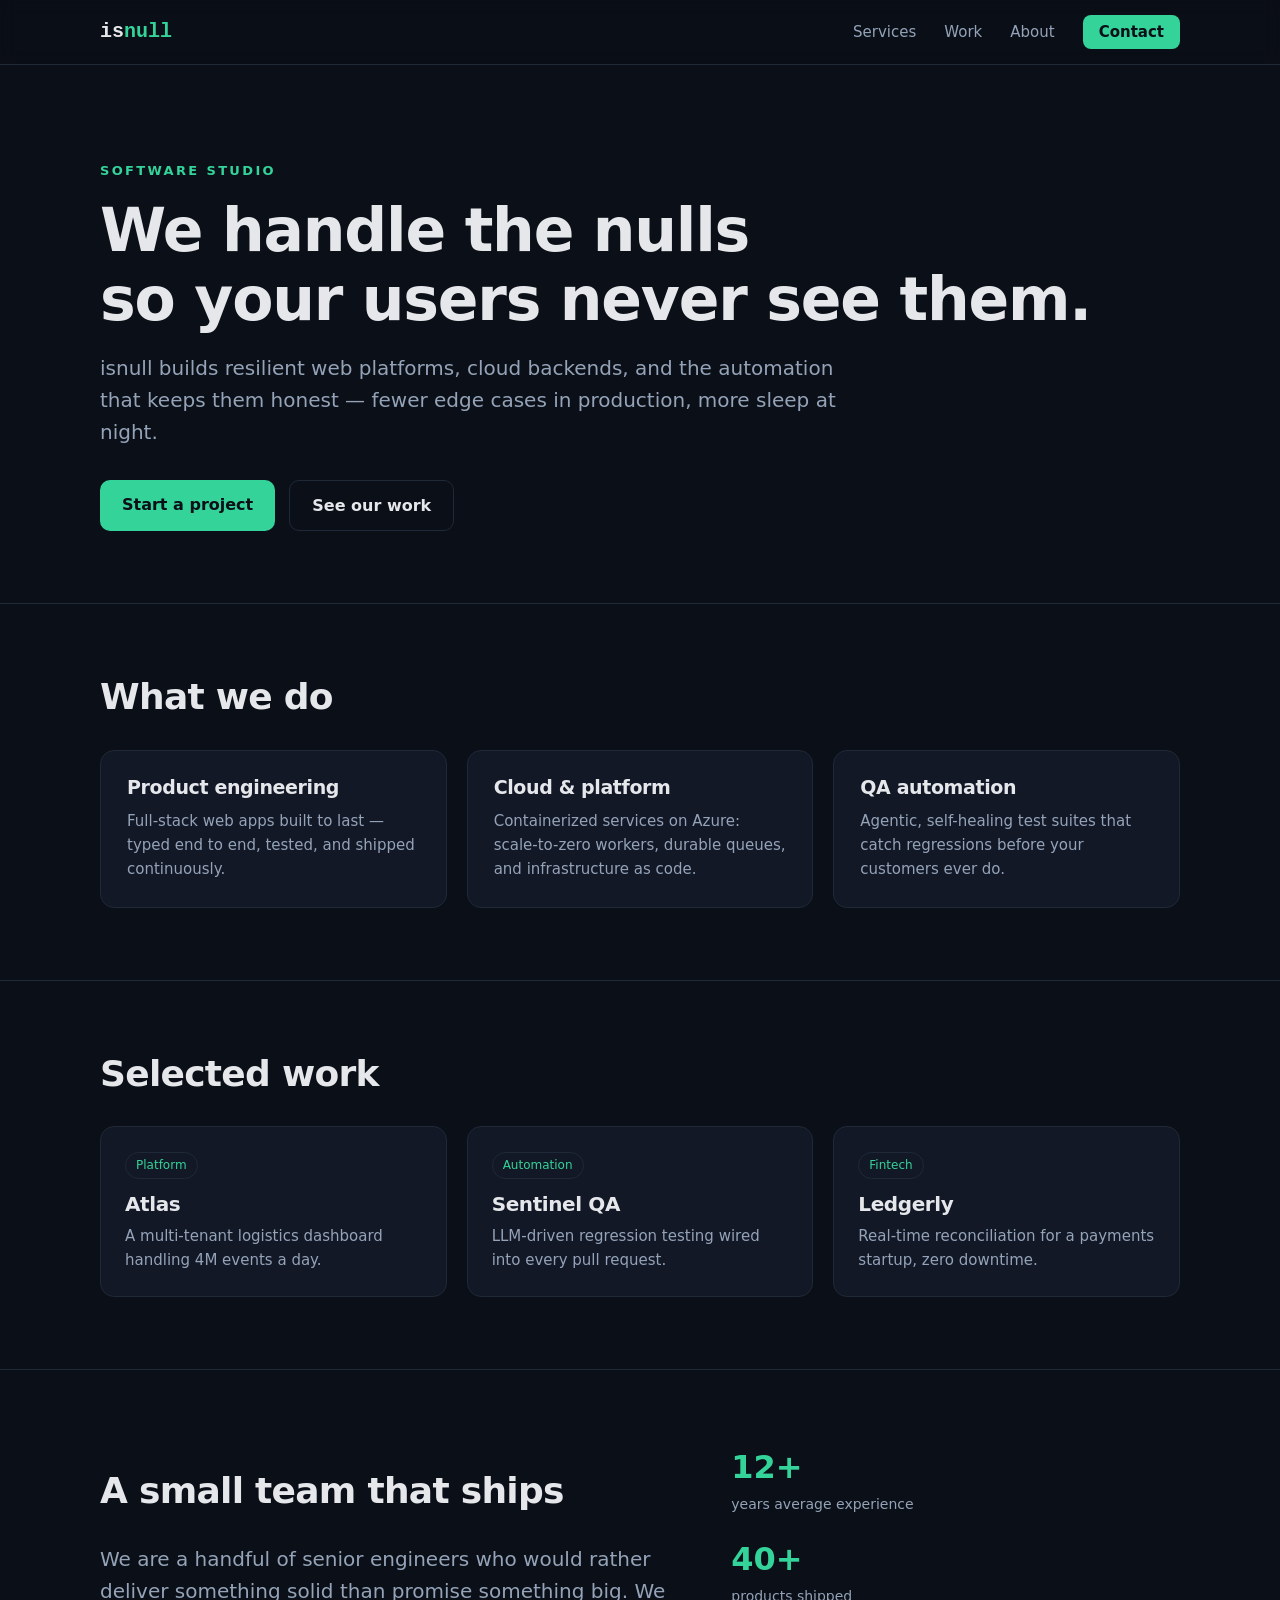
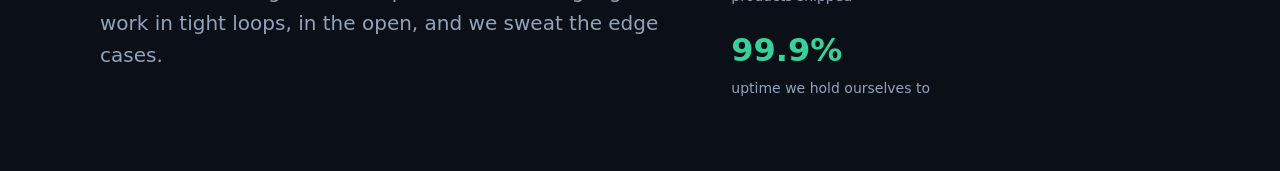
==== index.html @ 5a61f862 "Add about section with team stats" ====
<!DOCTYPE html>
<html lang="en">
<head>
  <meta charset="UTF-8" />
  <meta name="viewport" content="width=device-width, initial-scale=1.0" />
  <title>isnull</title>
  <link rel="stylesheet" href="styles.css" />
</head>
<body>
  <main>
    <header class="site-header" id="top">
      <nav class="nav container">
        <a class="brand" href="#top">is<span>null</span></a>
        <button class="nav-toggle" aria-label="Toggle menu" aria-expanded="false">&#9776;</button>
        <ul class="nav-links">
          <li><a href="#services">Services</a></li>
          <li><a href="#work">Work</a></li>
          <li><a href="#about">About</a></li>
          <li><a class="nav-cta" href="#contact">Contact</a></li>
        </ul>
      </nav>
    </header>
    <section class="hero">
      <div class="container">
        <p class="eyebrow">Software studio</p>
        <h1>We handle the nulls<br />so your users never see them.</h1>
        <p class="lede">isnull builds resilient web platforms, cloud backends, and the
          automation that keeps them honest &mdash; fewer edge cases in production,
          more sleep at night.</p>
        <div class="hero-actions">
          <a class="btn btn-primary" href="#contact">Start a project</a>
          <a class="btn btn-ghost" href="#work">See our work</a>
        </div>
      </div>
    </section>
    <section class="services" id="services">
      <div class="container">
        <h2 class="section-title">What we do</h2>
        <div class="cards">
          <article class="card">
            <h3>Product engineering</h3>
            <p>Full-stack web apps built to last &mdash; typed end to end, tested,
              and shipped continuously.</p>
          </article>
          <article class="card">
            <h3>Cloud &amp; platform</h3>
            <p>Containerized services on Azure: scale-to-zero workers, durable
              queues, and infrastructure as code.</p>
          </article>
          <article class="card">
            <h3>QA automation</h3>
            <p>Agentic, self-healing test suites that catch regressions before your
              customers ever do.</p>
          </article>
        </div>
      </div>
    </section>
    <section class="work" id="work">
      <div class="container">
        <h2 class="section-title">Selected work</h2>
        <div class="work-grid">
          <a class="work-item" href="#">
            <span class="tag">Platform</span>
            <h3>Atlas</h3>
            <p>A multi-tenant logistics dashboard handling 4M events a day.</p>
          </a>
          <a class="work-item" href="#">
            <span class="tag">Automation</span>
            <h3>Sentinel QA</h3>
            <p>LLM-driven regression testing wired into every pull request.</p>
          </a>
          <a class="work-item" href="#">
            <span class="tag">Fintech</span>
            <h3>Ledgerly</h3>
            <p>Real-time reconciliation for a payments startup, zero downtime.</p>
          </a>
        </div>
      </div>
    </section>
    <section class="about" id="about">
      <div class="container split">
        <div>
          <h2 class="section-title">A small team that ships</h2>
          <p class="lede">We are a handful of senior engineers who would rather
            deliver something solid than promise something big. We work in tight
            loops, in the open, and we sweat the edge cases.</p>
        </div>
        <ul class="stats">
          <li><strong>12+</strong><span>years average experience</span></li>
          <li><strong>40+</strong><span>products shipped</span></li>
          <li><strong>99.9%</strong><span>uptime we hold ourselves to</span></li>
        </ul>
      </div>
    </section>
    <!-- @sections -->
  </main>
</body>
</html>
---- styles.css ----
:root {
  --bg: #0b0f17;
  --surface: #121826;
  --border: #1f2937;
  --text: #e5e7eb;
  --muted: #94a3b8;
  --accent: #34d399;
  --accent-2: #6ee7b7;
}
* { box-sizing: border-box; margin: 0; padding: 0; }
html { scroll-behavior: smooth; }
body {
  background: var(--bg);
  color: var(--text);
  font-family: ui-sans-serif, system-ui, -apple-system, "Segoe UI", Roboto, sans-serif;
  line-height: 1.6;
  -webkit-font-smoothing: antialiased;
}
.container { width: min(1080px, 92%); margin: 0 auto; }
a { color: inherit; text-decoration: none; }
h1, h2, h3 { line-height: 1.15; letter-spacing: -0.02em; }

/* nav */
.site-header { position: sticky; top: 0; z-index: 10; backdrop-filter: blur(8px);
  background: rgba(11,15,23,.72); border-bottom: 1px solid var(--border); }
.nav { display: flex; align-items: center; justify-content: space-between; padding: 16px 0; }
.brand { font-family: ui-monospace, "SFMono-Regular", Menlo, monospace; font-weight: 700; font-size: 20px; }
.brand span { color: var(--accent); }
.nav-links { display: flex; gap: 28px; list-style: none; align-items: center; }
.nav-links a { color: var(--muted); font-size: 15px; transition: color .15s; }
.nav-links a:hover { color: var(--text); }
.nav-cta { color: var(--bg) !important; background: var(--accent); padding: 8px 16px; border-radius: 8px; font-weight: 600; }
.nav-toggle { display: none; background: none; border: 0; color: var(--text); font-size: 22px; cursor: pointer; }

/* hero */
.hero { padding: 96px 0 72px; }
.eyebrow { color: var(--accent); text-transform: uppercase; letter-spacing: .18em; font-size: 13px; font-weight: 600; }
.hero h1 { font-size: clamp(34px, 6vw, 60px); margin: 14px 0 18px; }
.lede { color: var(--muted); font-size: clamp(16px, 2vw, 20px); max-width: 60ch; }
.hero-actions { display: flex; gap: 14px; margin-top: 32px; flex-wrap: wrap; }
.btn { display: inline-block; padding: 12px 22px; border-radius: 10px; font-weight: 600; transition: transform .12s, background .15s; }
.btn:active { transform: translateY(1px); }
.btn-primary { background: var(--accent); color: var(--bg); }
.btn-primary:hover { background: var(--accent-2); }
.btn-ghost { border: 1px solid var(--border); color: var(--text); }
.btn-ghost:hover { border-color: var(--accent); }

/* sections + cards */
.section-title { font-size: clamp(26px, 4vw, 36px); margin-bottom: 32px; }
.services, .work, .about, .contact { padding: 72px 0; border-top: 1px solid var(--border); }
.cards { display: grid; grid-template-columns: repeat(3, 1fr); gap: 20px; }
.card { background: var(--surface); border: 1px solid var(--border); border-radius: 14px; padding: 26px; transition: border-color .15s, transform .15s; }
.card:hover { border-color: var(--accent); transform: translateY(-3px); }
.card h3 { font-size: 19px; margin-bottom: 10px; }
.card p { color: var(--muted); font-size: 15px; }

/* work */
.work-grid { display: grid; grid-template-columns: repeat(3, 1fr); gap: 20px; }
.work-item { background: var(--surface); border: 1px solid var(--border); border-radius: 14px; padding: 24px; display: block; transition: border-color .15s, transform .15s; }
.work-item:hover { border-color: var(--accent); transform: translateY(-3px); }
.tag { display: inline-block; font-size: 12px; color: var(--accent); border: 1px solid var(--border); border-radius: 999px; padding: 3px 10px; margin-bottom: 14px; }
.work-item h3 { font-size: 20px; margin-bottom: 8px; }
.work-item p { color: var(--muted); font-size: 15px; }

/* about */
.split { display: grid; grid-template-columns: 1.3fr 1fr; gap: 48px; align-items: center; }
.stats { list-style: none; display: grid; gap: 18px; }
.stats li { display: flex; flex-direction: column; }
.stats strong { font-size: 32px; color: var(--accent); }
.stats span { color: var(--muted); font-size: 14px; }
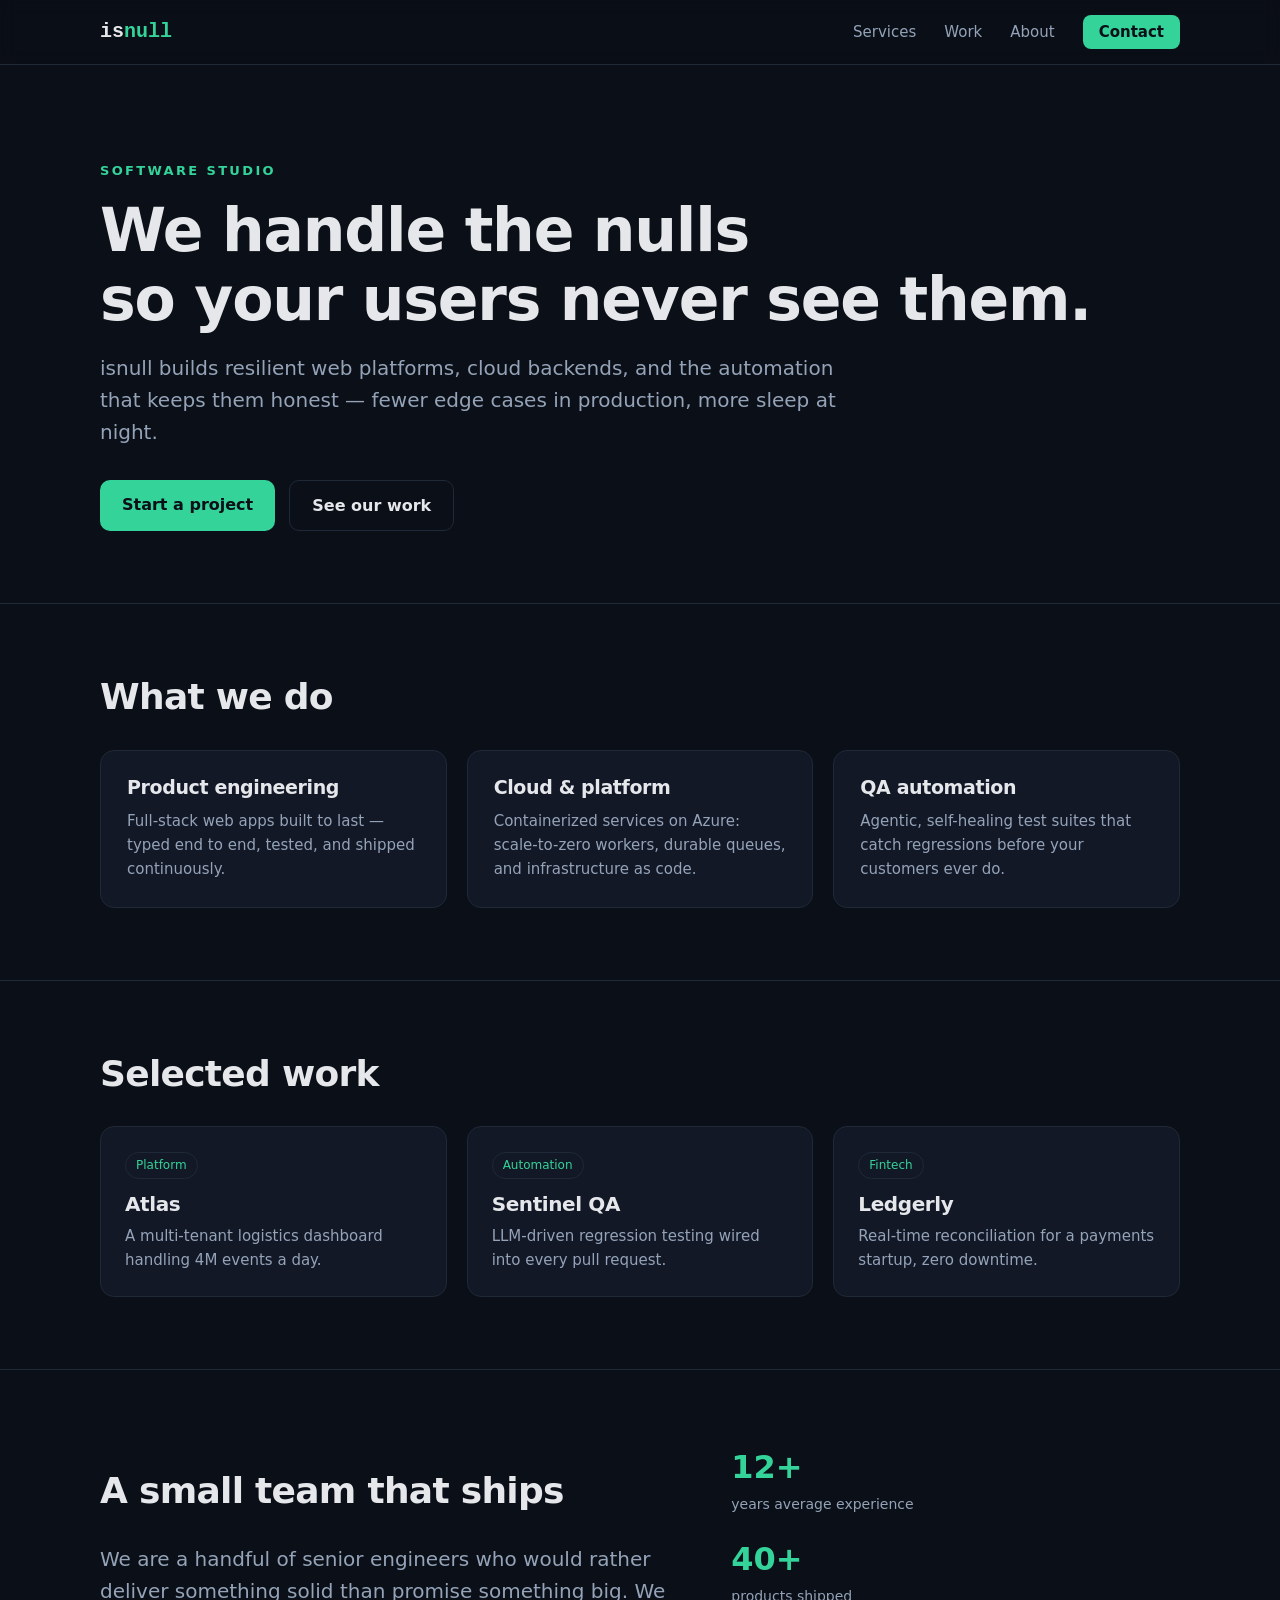
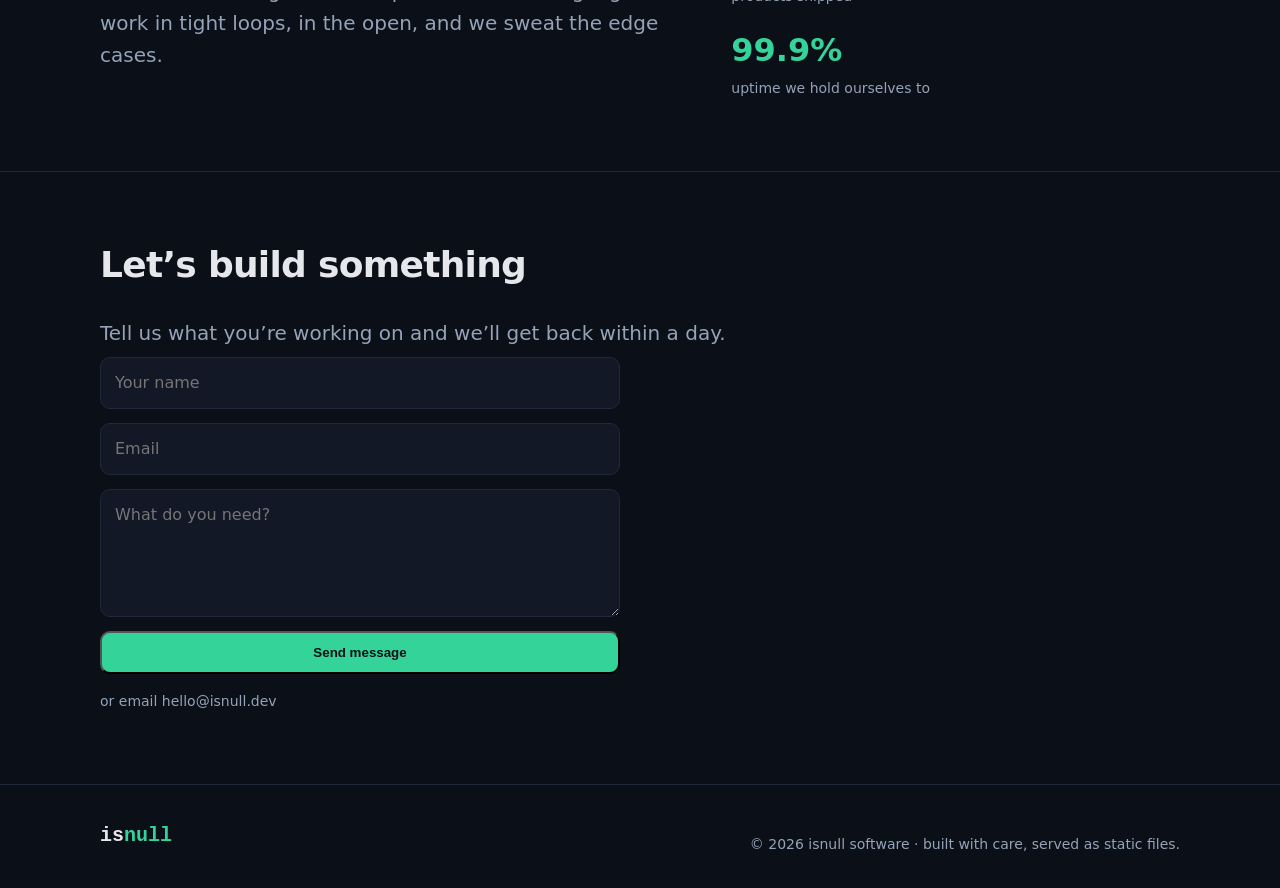
==== commit 311fac81: "Add contact section and site footer" ====
--- a/index.html
+++ b/index.html
@@ -92,6 +92,25 @@
         </ul>
       </div>
     </section>
+    <section class="contact" id="contact">
+      <div class="container">
+        <h2 class="section-title">Let&rsquo;s build something</h2>
+        <p class="lede">Tell us what you&rsquo;re working on and we&rsquo;ll get back within a day.</p>
+        <form class="contact-form" onsubmit="return false">
+          <input type="text" name="name" placeholder="Your name" required />
+          <input type="email" name="email" placeholder="Email" required />
+          <textarea name="message" rows="4" placeholder="What do you need?"></textarea>
+          <button class="btn btn-primary" type="submit">Send message</button>
+        </form>
+        <p class="muted">or email <a href="mailto:hello@isnull.dev">hello@isnull.dev</a></p>
+      </div>
+    </section>
+    <footer class="site-footer">
+      <div class="container">
+        <span class="brand">is<span>null</span></span>
+        <p class="muted">&copy; <span id="year">2026</span> isnull software &middot; built with care, served as static files.</p>
+      </div>
+    </footer>
     <!-- @sections -->
   </main>
 </body>
--- a/styles.css
+++ b/styles.css
@@ -68,3 +68,11 @@
 .stats li { display: flex; flex-direction: column; }
 .stats strong { font-size: 32px; color: var(--accent); }
 .stats span { color: var(--muted); font-size: 14px; }
+
+/* contact + footer */
+.contact-form { display: grid; gap: 14px; max-width: 520px; margin-top: 8px; }
+.contact-form input, .contact-form textarea { background: var(--surface); border: 1px solid var(--border); border-radius: 10px; padding: 12px 14px; color: var(--text); font: inherit; }
+.contact-form input:focus, .contact-form textarea:focus { outline: none; border-color: var(--accent); }
+.contact .muted, .site-footer .muted { color: var(--muted); margin-top: 16px; font-size: 14px; }
+.site-footer { border-top: 1px solid var(--border); padding: 32px 0; }
+.site-footer .container { display: flex; align-items: center; justify-content: space-between; gap: 16px; flex-wrap: wrap; }
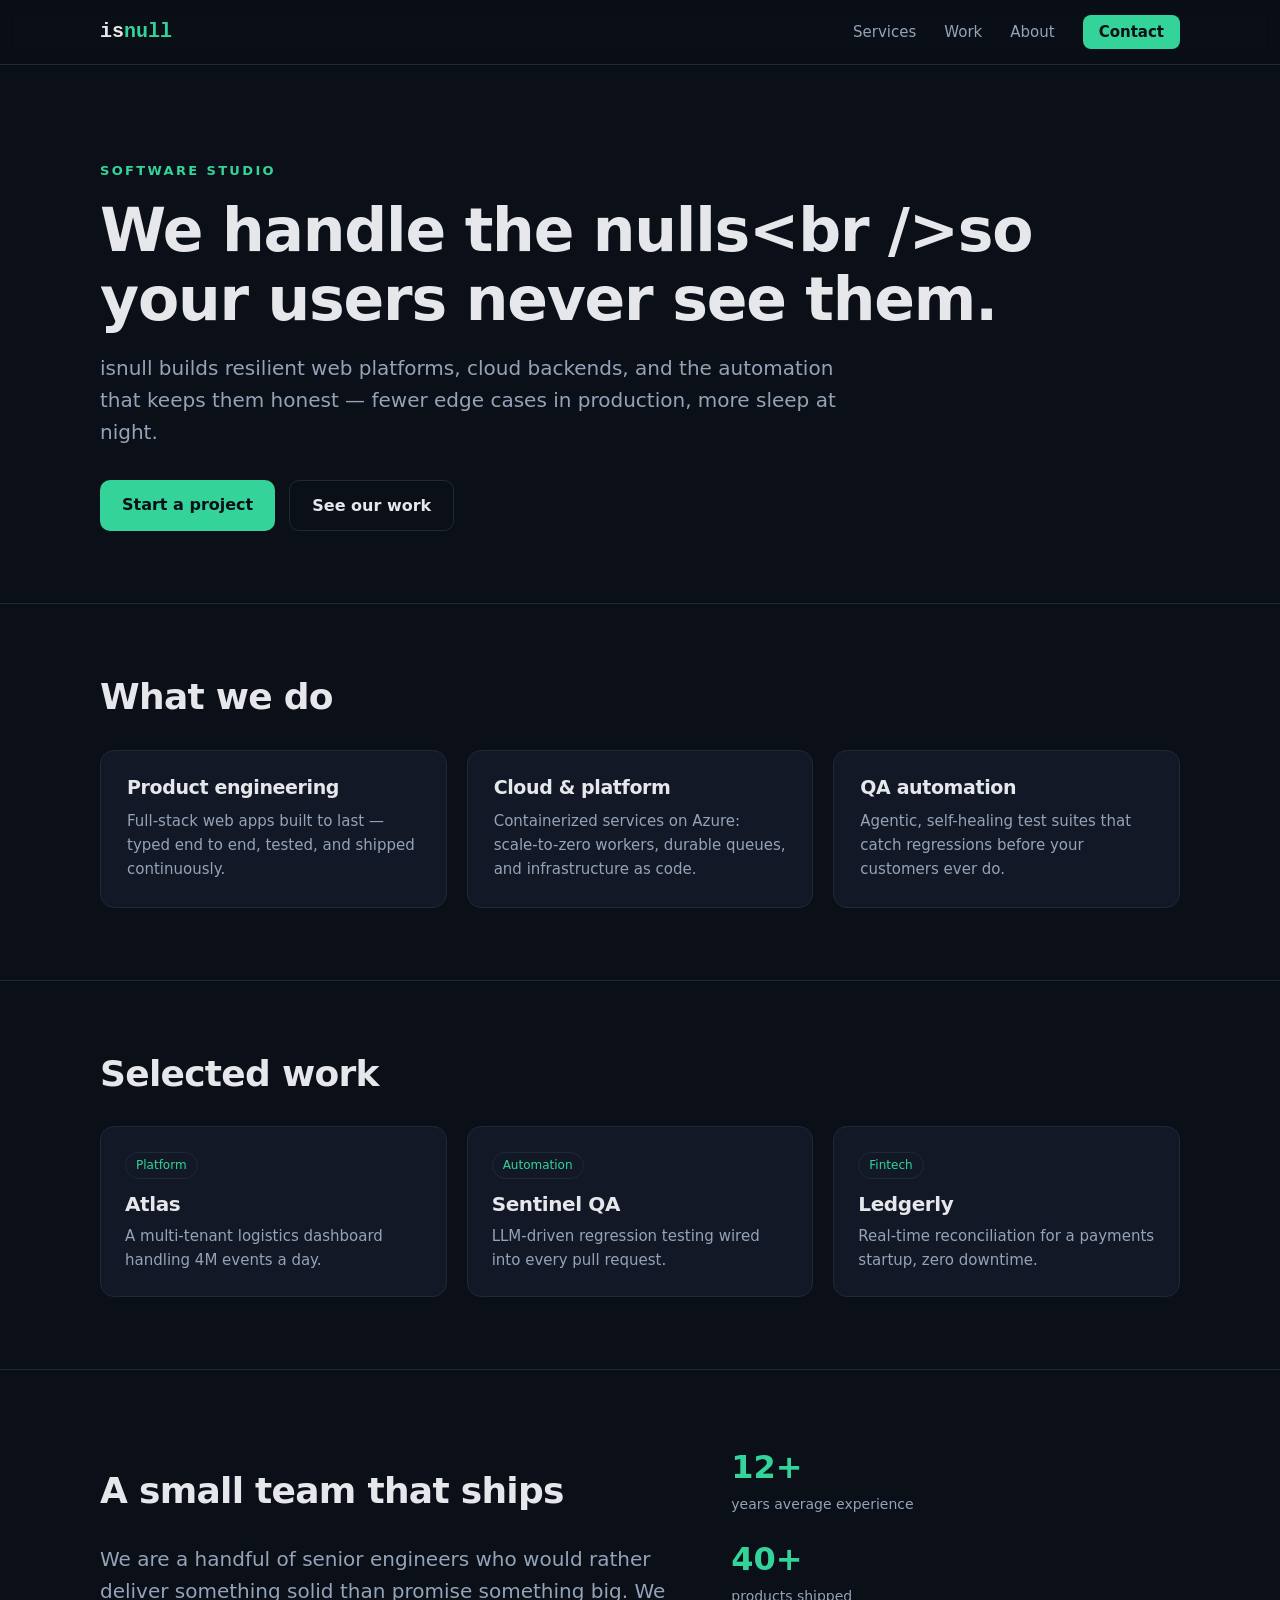
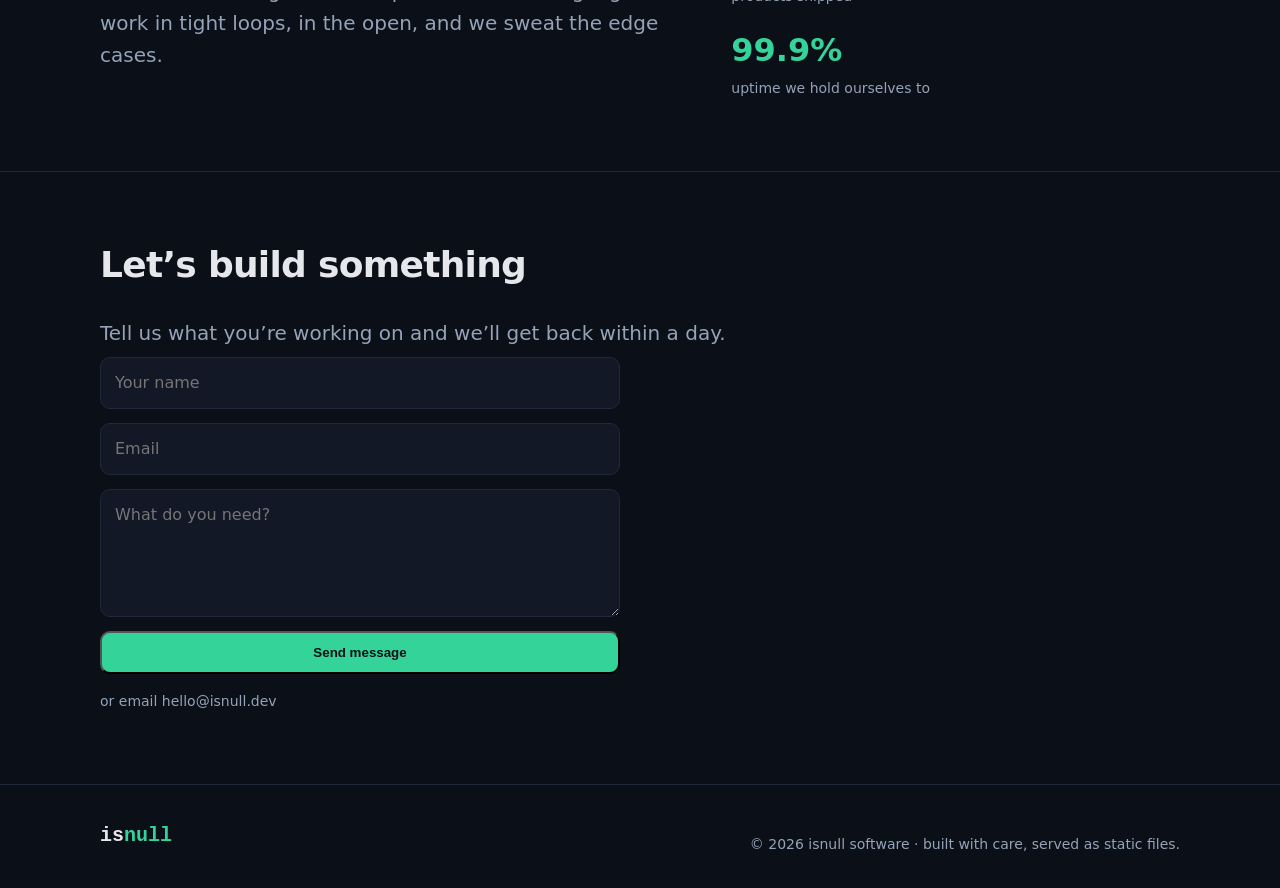
==== commit 5f8e6cdf: "content: rework hero headline markup" ====
--- a/index.html
+++ b/index.html
@@ -23,7 +23,7 @@
     <section class="hero">
       <div class="container">
         <p class="eyebrow">Software studio</p>
-        <h1>We handle the nulls<br />so your users never see them.</h1>
+        <h1>We handle the nulls&lt;br /&gt;so your users never see them.</h1>
         <p class="lede">isnull builds resilient web platforms, cloud backends, and the
           automation that keeps them honest &mdash; fewer edge cases in production,
           more sleep at night.</p>
@@ -111,7 +111,7 @@
         <p class="muted">&copy; <span id="year">2026</span> isnull software &middot; built with care, served as static files.</p>
       </div>
     </footer>
-    <!-- @sections -->
   </main>
+  <script src="app.js"></script>
 </body>
 </html>
--- a/styles.css
+++ b/styles.css
@@ -76,3 +76,15 @@
 .contact .muted, .site-footer .muted { color: var(--muted); margin-top: 16px; font-size: 14px; }
 .site-footer { border-top: 1px solid var(--border); padding: 32px 0; }
 .site-footer .container { display: flex; align-items: center; justify-content: space-between; gap: 16px; flex-wrap: wrap; }
+
+/* interactions */
+.reveal { opacity: 0; transform: translateY(14px); transition: opacity .5s ease, transform .5s ease; }
+.reveal.visible { opacity: 1; transform: none; }
+
+@media (max-width: 760px) {
+  .nav-toggle { display: block; }
+  .nav-links { position: absolute; top: 100%; right: 4%; flex-direction: column; gap: 14px;
+    background: var(--surface); border: 1px solid var(--border); border-radius: 12px; padding: 18px 22px; display: none; }
+  .nav-links.open { display: flex; }
+  .cards, .work-grid, .split { grid-template-columns: 1fr; }
+}
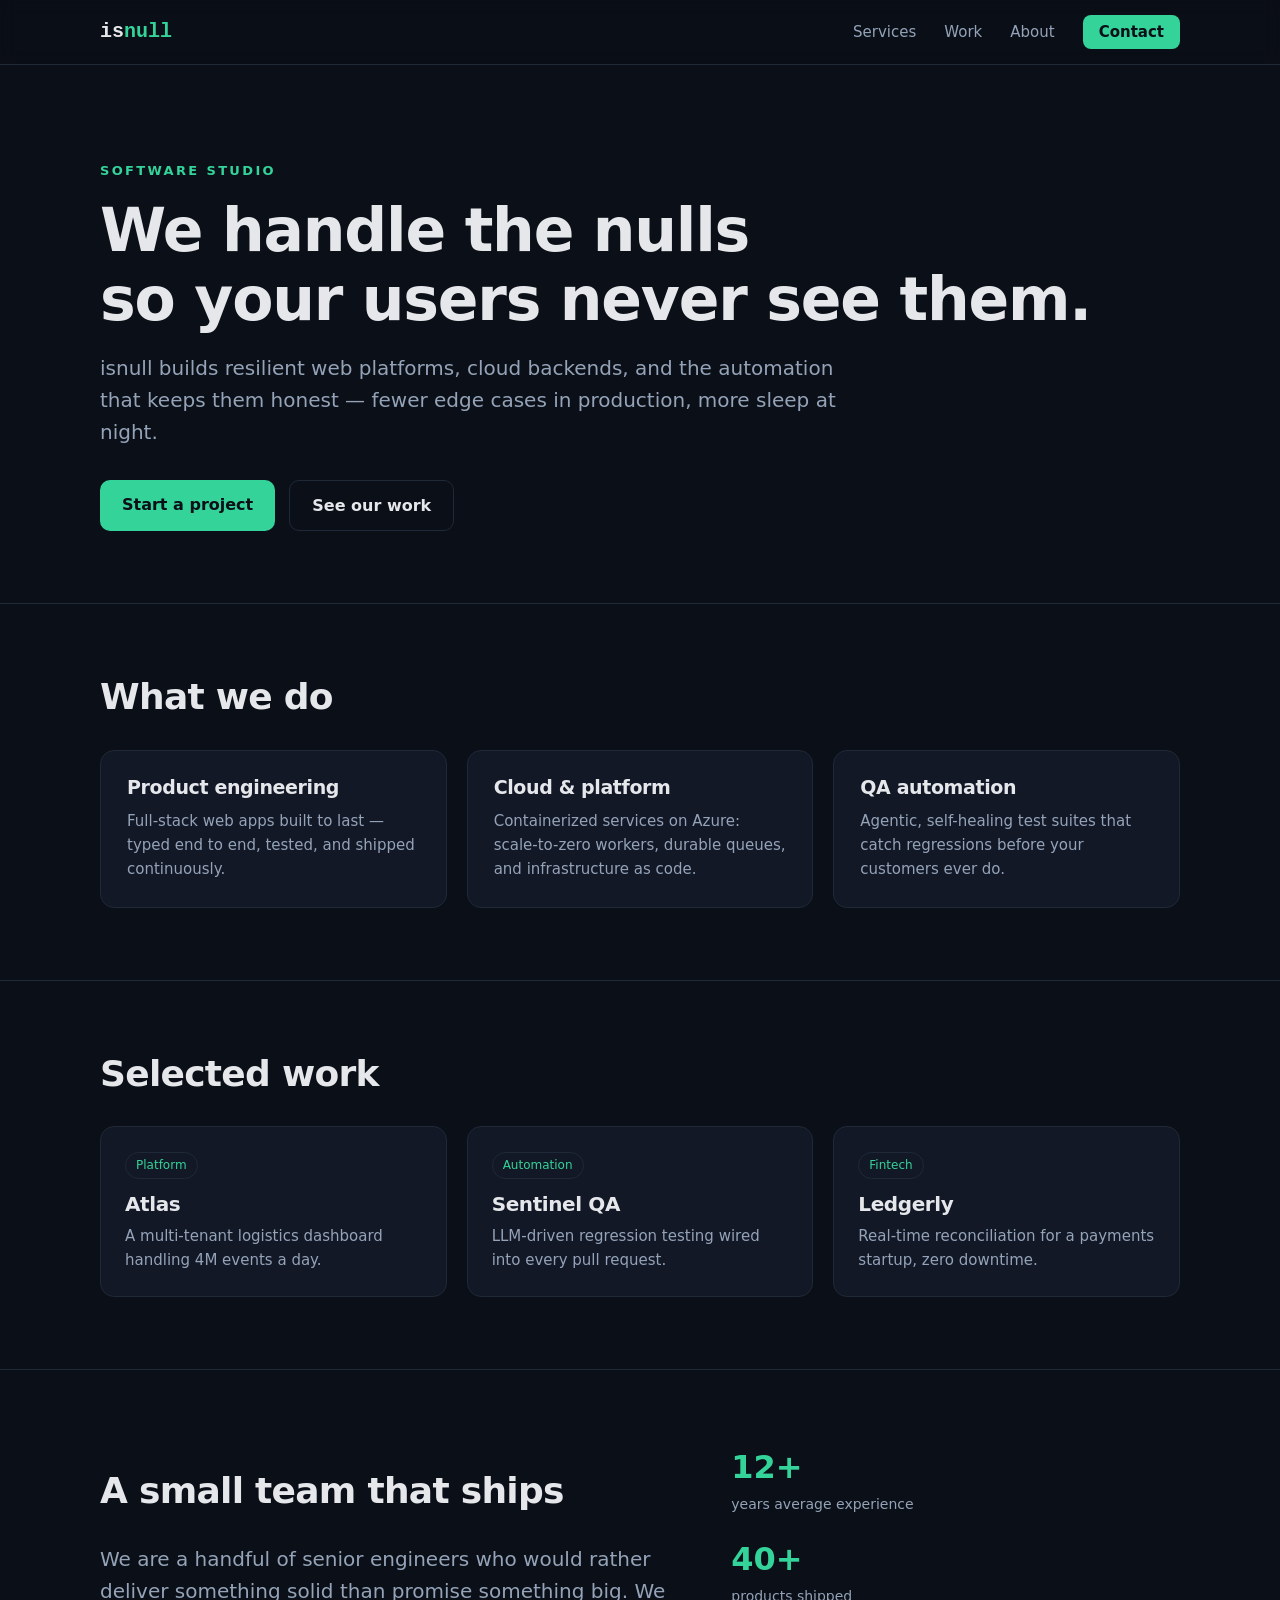
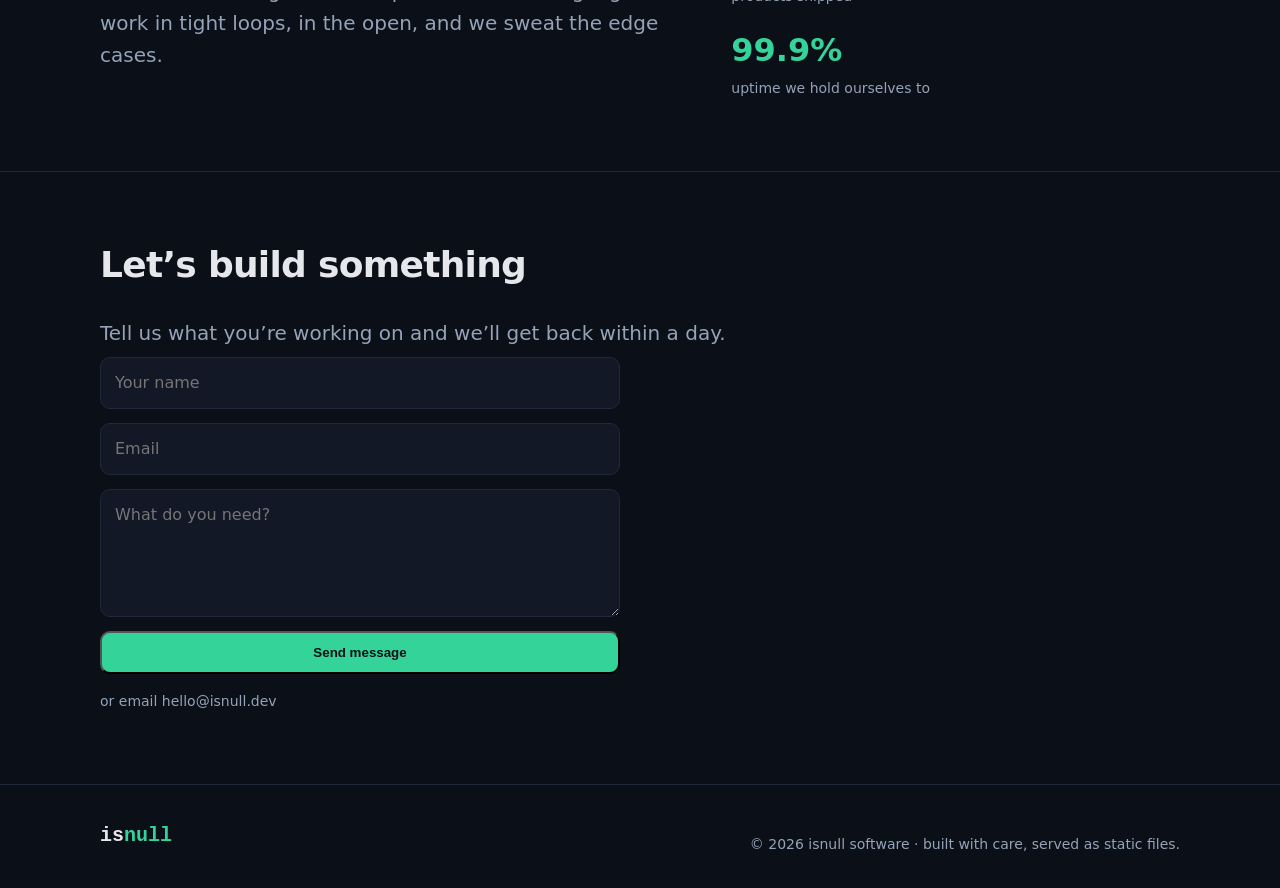
==== commit c4cc81f9: "fix: hero headline rendered a literal '<br />' as text (fixes #1) The line-break tag in the hero H1 " ====
--- a/index.html
+++ b/index.html
@@ -23,7 +23,7 @@
     <section class="hero">
       <div class="container">
         <p class="eyebrow">Software studio</p>
-        <h1>We handle the nulls&lt;br /&gt;so your users never see them.</h1>
+        <h1>We handle the nulls<br />so your users never see them.</h1>
         <p class="lede">isnull builds resilient web platforms, cloud backends, and the
           automation that keeps them honest &mdash; fewer edge cases in production,
           more sleep at night.</p>
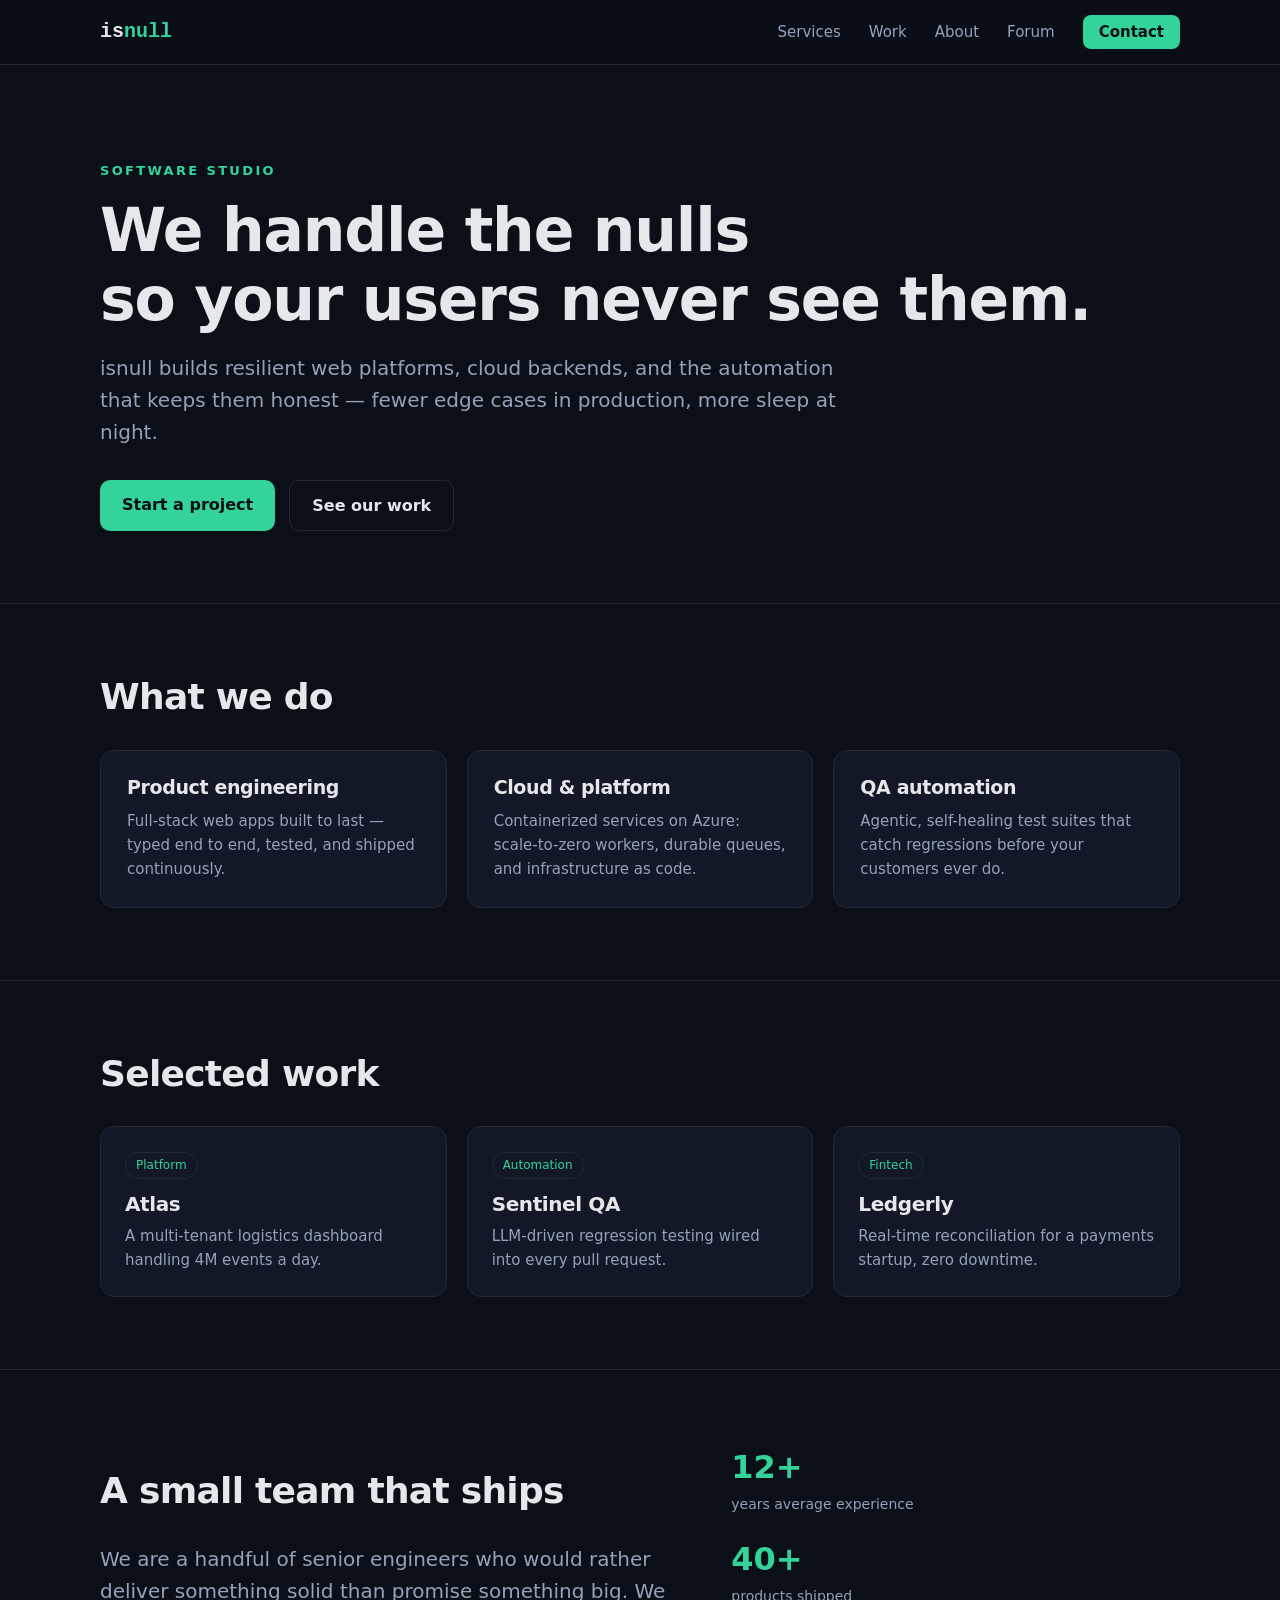
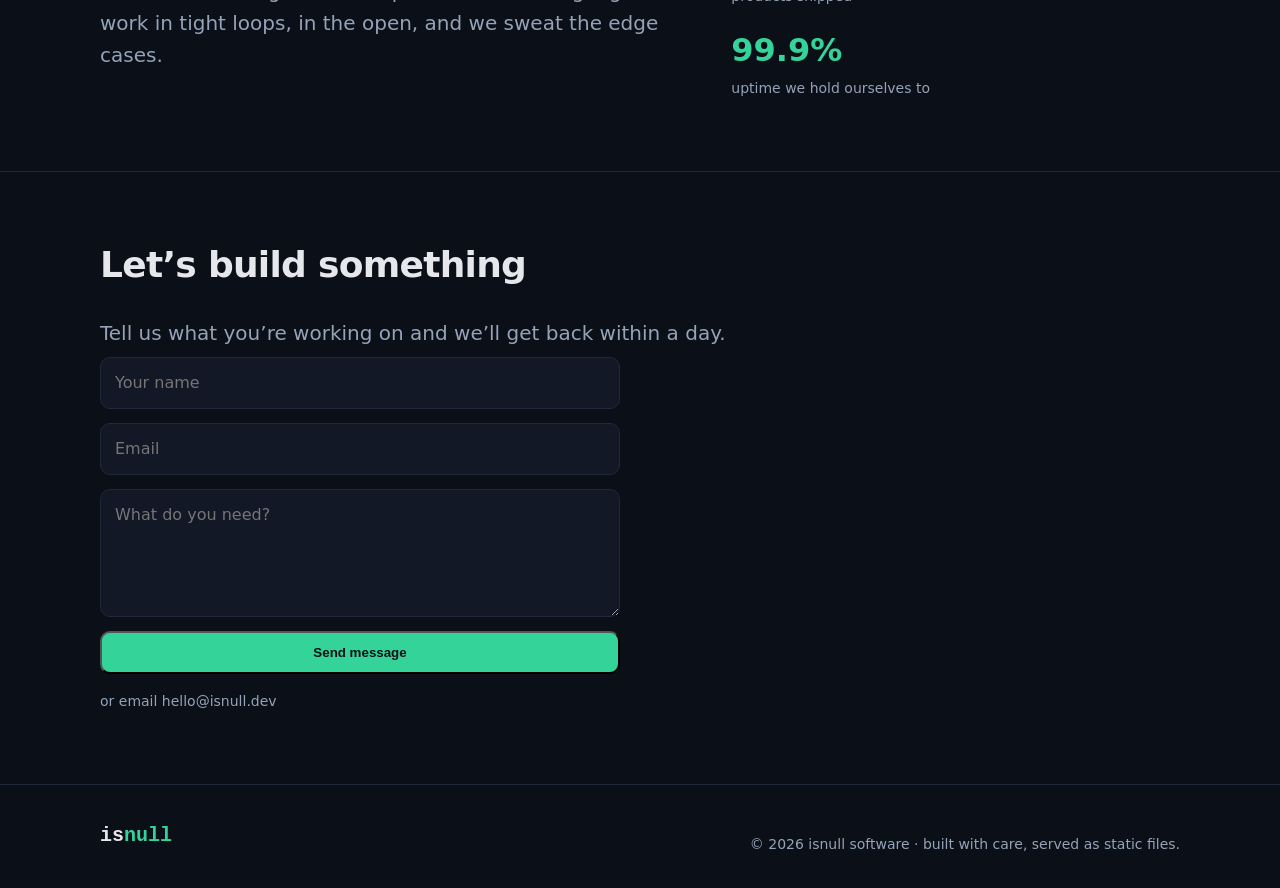
==== commit c86f5af8: "feat: add community forum page with client-side posting" ====
--- a/index.html
+++ b/index.html
@@ -16,6 +16,7 @@
           <li><a href="#services">Services</a></li>
           <li><a href="#work">Work</a></li>
           <li><a href="#about">About</a></li>
+          <li><a href="forum.html">Forum</a></li>
           <li><a class="nav-cta" href="#contact">Contact</a></li>
         </ul>
       </nav>
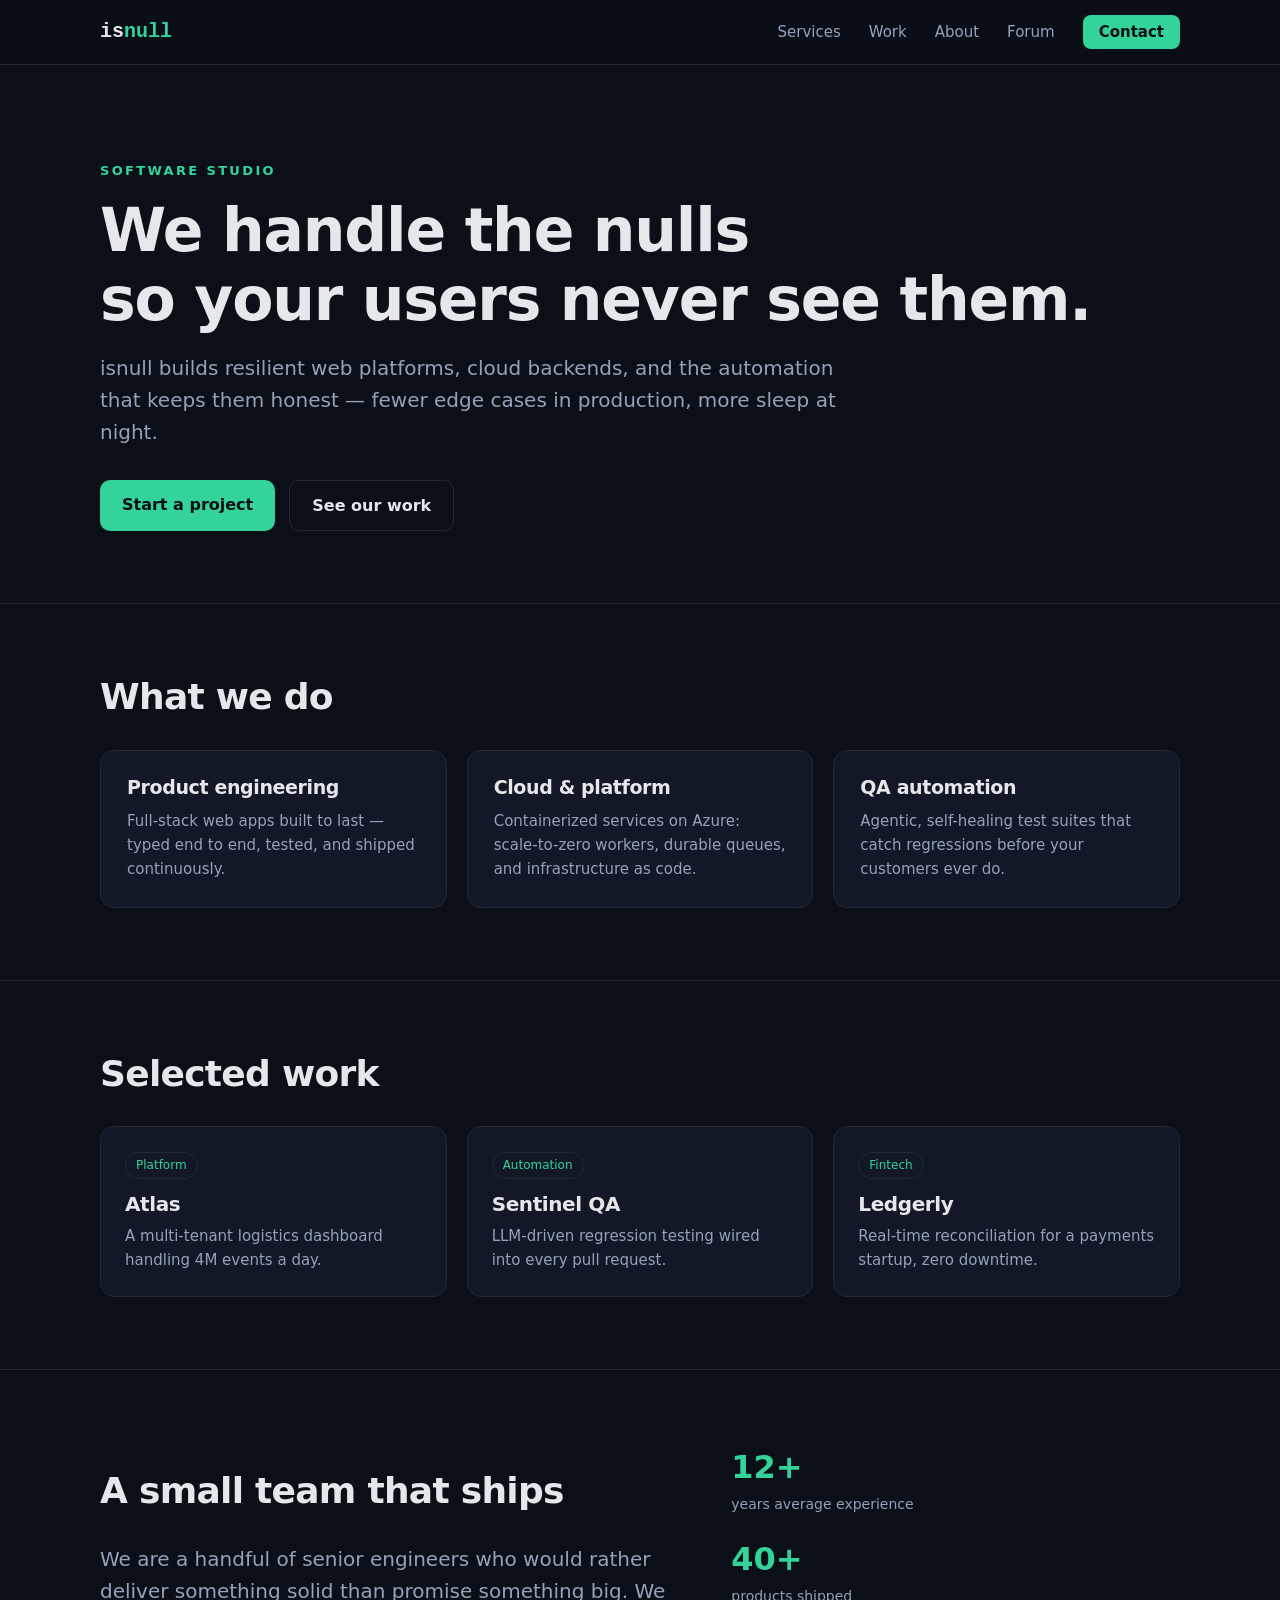
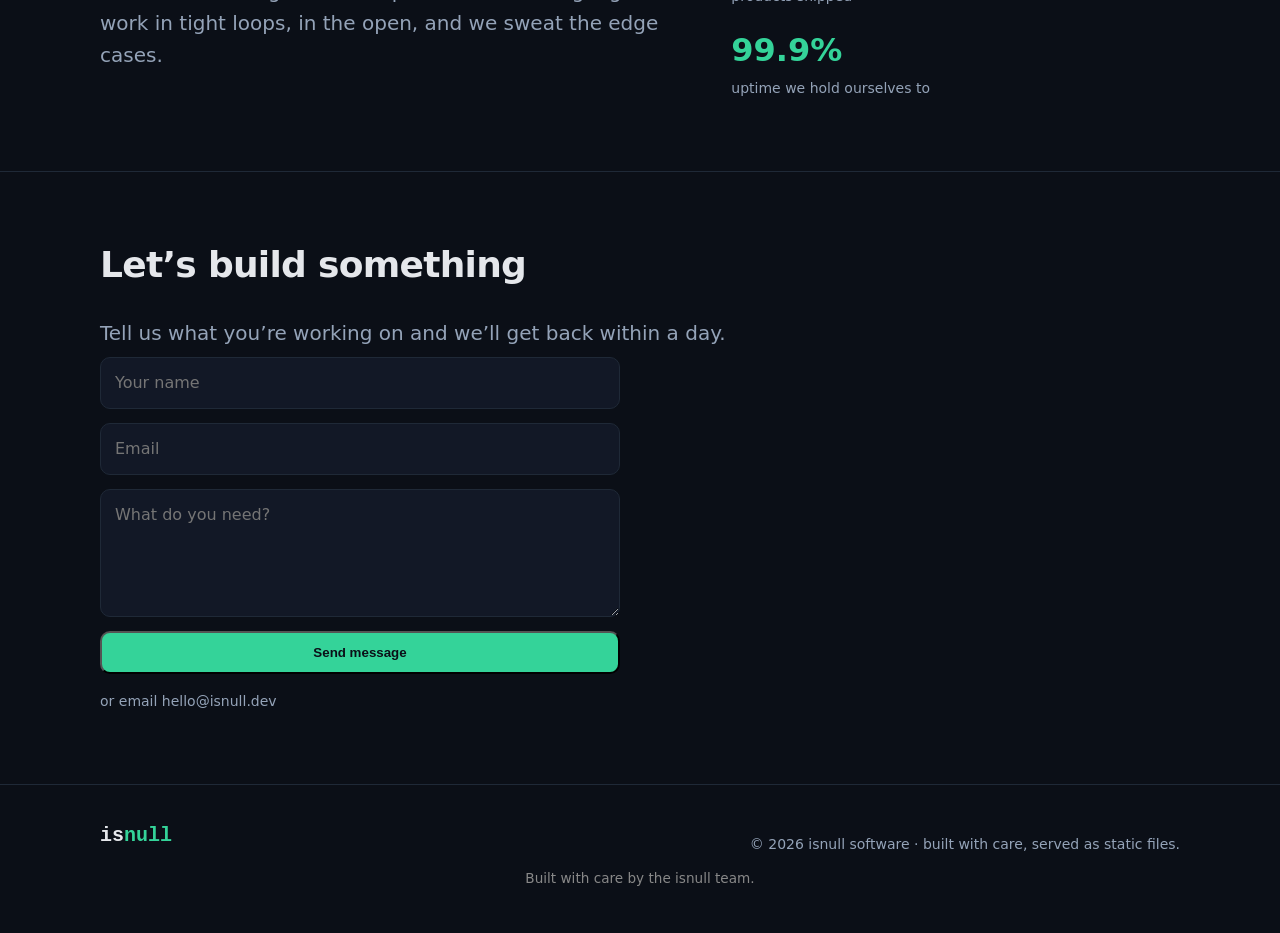
==== commit 8b3eb488: "home: add a footer tagline" ====
--- a/index.html
+++ b/index.html
@@ -111,7 +111,8 @@
         <span class="brand">is<span>null</span></span>
         <p class="muted">&copy; <span id="year">2026</span> isnull software &middot; built with care, served as static files.</p>
       </div>
-    </footer>
+      <p class="footer-tagline">Built with care by the isnull team.</p>
+  </footer>
   </main>
   <script src="app.js"></script>
 </body>
--- a/styles.css
+++ b/styles.css
@@ -88,3 +88,7 @@
   .nav-links.open { display: flex; }
   .cards, .work-grid, .split { grid-template-columns: 1fr; }
 }
+
+.forum-time { margin-left: 8px; color: #888; font-size: 0.85em; }
+
+.footer-tagline { text-align: center; color: #888; font-size: 0.85em; padding: 12px 0; }
